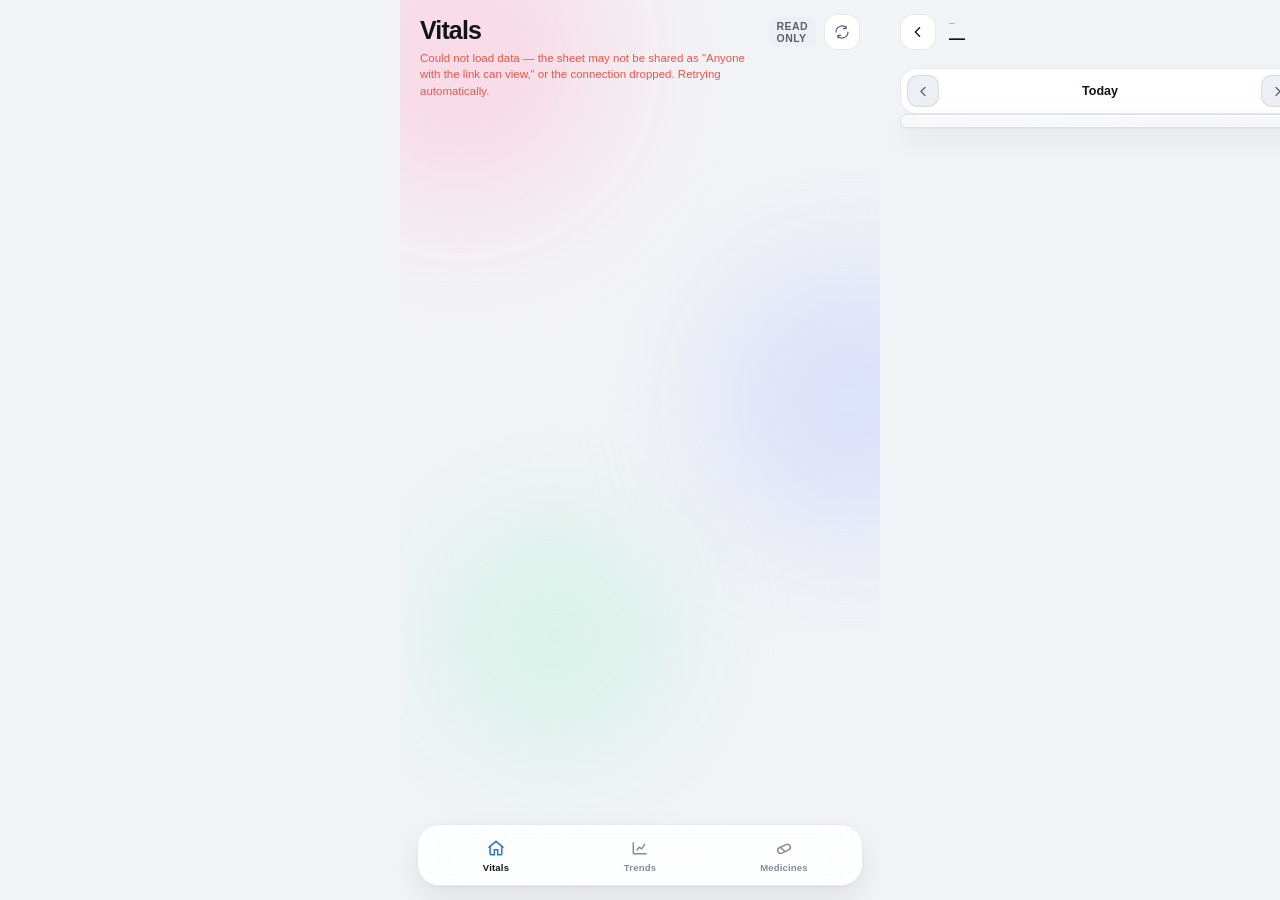
==== dashboard.html @ 695029ef "Replace tile glare with pastel ambient glow; Home grid fills screen exactly Remove the diagonal shee" ====
<!doctype html>
<html lang="en">
<head>
<meta charset="UTF-8">
<meta name="viewport" content="width=device-width, initial-scale=1, viewport-fit=cover">
<title>Vitals — Dashboard</title>
<meta name="description" content="A read-only view of Vitals health data. Nothing on this page can be edited.">
<meta name="robots" content="noindex, nofollow">
<meta http-equiv="Content-Security-Policy" content="default-src 'self'; script-src 'self'; style-src 'self' 'unsafe-inline' https://fonts.googleapis.com; font-src https://fonts.gstatic.com; img-src 'self' data:; connect-src 'self' https://docs.google.com; base-uri 'self'; form-action 'self'; object-src 'none';">
<link rel="preconnect" href="https://fonts.googleapis.com">
<link rel="preconnect" href="https://fonts.gstatic.com" crossorigin>
<link href="https://fonts.googleapis.com/css2?family=Manrope:wght@400;500;600;700;800&family=IBM+Plex+Mono:wght@400;500;600&display=swap" rel="stylesheet">
<!-- Same stylesheet the app itself uses — every class below (.card, .tabbar,
     .detail, .dose-row, …) is already styled there, so this page renders
     pixel-for-pixel like the app's own screens, light/dark theme included. -->
<link rel="stylesheet" href="styles.css?v=13">
<style>
  /* The one thing this page needs that the app doesn't. */
  .readonly-badge{
    font-size:10.5px;font-weight:700;letter-spacing:0.04em;text-transform:uppercase;
    padding:3px 8px;border-radius:7px;background:var(--surface-2);color:var(--text-dim);
    align-self:center;
  }
  .dash-status{
    font-size:11.5px;color:var(--text-dim);margin:5px 0 0;line-height:1.45;
  }
  #dash-status.err{color:var(--danger);}
</style>
</head>
<body>

<div class="phone">

  <div class="bloom-layer" aria-hidden="true">
    <div class="bloom bloom-a"></div>
    <div class="bloom bloom-b"></div>
    <div class="bloom bloom-c"></div>
  </div>

  <!-- ============ HEADER ============ -->
  <div class="app-header">
    <div class="header-row">
      <div>
        <p class="greeting">Vitals</p>
        <p class="dash-status" id="dash-status">Loading…</p>
      </div>
      <div style="display:flex;gap:8px;align-items:center;">
        <span class="readonly-badge">Read only</span>
        <button class="theme-toggle" id="refresh-btn" aria-label="Refresh now">
          <svg viewBox="0 0 24 24" width="16" height="16" fill="none" stroke="currentColor" stroke-width="1.8" stroke-linecap="round" stroke-linejoin="round"><path d="M3 12a9 9 0 0 1 15.3-6.4M21 12a9 9 0 0 1-15.3 6.4"/><path d="M18 3v4h-4M6 21v-4h4"/></svg>
        </button>
      </div>
    </div>
  </div>

  <main>
    <!-- ============ HOME PANEL — tap any card to see its full detail ============ -->
    <section class="panel active" id="panel-home">
      <div class="grid" id="home-grid"><!-- cards rendered by dashboard.js --></div>
    </section>

    <!-- ============ TRENDS PANEL ============ -->
    <section class="panel" id="panel-trends">
      <div class="section-title" style="margin-top:4px;">
        Trends
        <span class="link" id="trend-range-toggle">Last 7 days</span>
      </div>
      <div id="trend-cards"><!-- rendered by dashboard.js --></div>
    </section>

    <!-- ============ MEDICINES PANEL ============ -->
    <section class="panel" id="panel-medicines">
      <div class="section-title" style="margin-top:4px;">Today</div>
      <div class="trend-card glass-card" id="medicines-today-list" style="padding:4px 16px;">
        <p class="empty-hint">No medicines scheduled for today.</p>
      </div>

      <div class="section-title">
        <button class="collapsible-toggle-inline" id="medicines-list-toggle" aria-expanded="false" aria-controls="medicines-list" type="button">
          All medicines
          <svg class="chevron" id="medicines-list-chevron" viewBox="0 0 24 24" width="16" height="16" fill="none" stroke="currentColor" stroke-width="2"><path d="M9 6l6 6-6 6"/></svg>
        </button>
      </div>
      <div class="trend-card glass-card collapsed" id="medicines-list" style="padding:4px 16px;">
        <p class="empty-hint">No medicines yet.</p>
      </div>
    </section>
  </main>

  <!-- ============ TAB BAR ============ -->
  <div class="tabbar">
    <div class="tabbar-inner">
      <button class="tab active" data-tab="home">
        <svg viewBox="0 0 24 24" fill="none" stroke="currentColor" stroke-width="1.8"><path d="M3 11.5 12 4l9 7.5"/><path d="M5 10v9a1 1 0 0 0 1 1h4v-6h4v6h4a1 1 0 0 0 1-1v-9"/></svg>
        Vitals
      </button>
      <button class="tab" data-tab="trends">
        <svg viewBox="0 0 24 24" fill="none" stroke="currentColor" stroke-width="1.8"><path d="M4 19V5M4 19h16M8 15l3-4 3 2 4-6"/></svg>
        Trends
      </button>
      <button class="tab" data-tab="medicines">
        <svg viewBox="0 0 24 24" fill="none" stroke="currentColor" stroke-width="1.8" stroke-linecap="round" stroke-linejoin="round"><rect x="4" y="9.5" width="16" height="7" rx="3.5" transform="rotate(-25 12 13)"/><path d="M9.3 10.3l2.2 5.6" transform="rotate(-25 12 13)"/></svg>
        Medicines
      </button>
    </div>
  </div>

  <!-- ============ DETAIL DRILL-DOWN (read-only — no edit/delete) ============ -->
  <div class="detail" id="detail">
    <div class="detail-header">
      <div class="detail-back" id="detail-back">
        <svg viewBox="0 0 24 24" width="16" height="16" fill="none" stroke="currentColor" stroke-width="2"><path d="M15 5l-7 7 7 7"/></svg>
      </div>
      <div class="detail-titles">
        <div class="cat" id="detail-cat">—</div>
        <div class="val" id="detail-val">—</div>
      </div>
    </div>
    <div class="detail-daynav">
      <button class="daynav-btn" id="detail-prev-day" aria-label="Previous day">
        <svg viewBox="0 0 24 24" width="15" height="15" fill="none" stroke="currentColor" stroke-width="2.2"><path d="M15 5l-7 7 7 7"/></svg>
      </button>
      <div class="daynav-label" id="detail-day-label">Today</div>
      <button class="daynav-btn" id="detail-next-day" aria-label="Next day">
        <svg viewBox="0 0 24 24" width="15" height="15" fill="none" stroke="currentColor" stroke-width="2.2"><path d="M9 5l7 7-7 7"/></svg>
      </button>
      <button class="daynav-btn daynav-cal" id="detail-calendar-btn" aria-label="Jump to a date">
        <svg viewBox="0 0 24 24" width="16" height="16" fill="none" stroke="currentColor" stroke-width="1.8"><rect x="3.5" y="5" width="17" height="16" rx="3"/><path d="M3.5 9.5h17M8 3v4M16 3v4"/></svg>
      </button>
      <input type="date" class="daynav-date-hidden" id="detail-date-input" aria-label="Jump to date">
    </div>
    <div class="detail-body-wrap">
      <div class="detail-chart-card" id="detail-chart-card">
        <svg viewBox="0 0 300 120" preserveAspectRatio="none" id="detail-chart"></svg>
      </div>
      <p class="detail-list-title" id="detail-list-title">Today's entries</p>
      <div id="detail-entries"></div>
    </div>
  </div>

  <!-- ============ MEDICINE HISTORY (day-by-day, read-only) ============ -->
  <div class="detail" id="medicine-history">
    <div class="detail-header">
      <div class="detail-back" id="medicine-history-back">
        <svg viewBox="0 0 24 24" width="16" height="16" fill="none" stroke="currentColor" stroke-width="2"><path d="M15 5l-7 7 7 7"/></svg>
      </div>
      <div class="detail-titles">
        <div class="cat" id="medicine-history-name">—</div>
        <div class="val" id="medicine-history-dose">—</div>
      </div>
    </div>
    <div class="detail-daynav">
      <button class="daynav-btn" id="medicine-history-prev-day" aria-label="Previous day">
        <svg viewBox="0 0 24 24" width="15" height="15" fill="none" stroke="currentColor" stroke-width="2.2"><path d="M15 5l-7 7 7 7"/></svg>
      </button>
      <div class="daynav-label" id="medicine-history-day-label">Today</div>
      <button class="daynav-btn" id="medicine-history-next-day" aria-label="Next day">
        <svg viewBox="0 0 24 24" width="15" height="15" fill="none" stroke="currentColor" stroke-width="2.2"><path d="M9 5l7 7-7 7"/></svg>
      </button>
      <button class="daynav-btn daynav-cal" id="medicine-history-calendar-btn" aria-label="Jump to a date">
        <svg viewBox="0 0 24 24" width="16" height="16" fill="none" stroke="currentColor" stroke-width="1.8"><rect x="3.5" y="5" width="17" height="16" rx="3"/><path d="M3.5 9.5h17M8 3v4M16 3v4"/></svg>
      </button>
      <input type="date" class="daynav-date-hidden" id="medicine-history-date-input" aria-label="Jump to date">
    </div>
    <div class="detail-body-wrap">
      <div class="trend-card" id="medicine-history-status-card" style="padding:6px 16px;"></div>
    </div>
  </div>

</div>

<script src="dashboard.js?v=6"></script>
</body>
</html>
---- styles.css ----
/* =========================================================================
   Vitals — styles.css
   Dark-first. Near-black ground, charcoal cards, jewel-toned parameter
   colours. Words are set in Manrope; every number, unit and timestamp is
   set in IBM Plex Mono, because lab reports and bedside monitors set
   readings in mono and a health log reads better borrowing that.

   Theme structure (three viewer states, not two):
     :root                       -> DARK. The app's primary identity, and
                                    what an unstamped document gets.
     @media (prefers-color-scheme: light) :root:not([data-theme="dark"])
                                 -> light, when Appearance is on Auto and
                                    the phone itself is light.
     :root[data-theme="light"]   -> light, chosen explicitly in Settings.
   Settings writes data-theme="light"/"dark", or removes it for Auto.
   ========================================================================= */

:root{
  --font-display:'Manrope',-apple-system,BlinkMacSystemFont,'Segoe UI',sans-serif;
  --font-body:'Manrope',-apple-system,BlinkMacSystemFont,'Segoe UI',sans-serif;
  --font-mono:'IBM Plex Mono',ui-monospace,SFMono-Regular,Menlo,monospace;

  /* ground */
  --bg:#0A0B0F;
  --surface:#15171F;
  --surface-2:#1D202A;
  --text:#F2F3F7;
  --text-dim:#878CA0;
  --text-dim-2:#5E637A;
  --hairline:rgba(255,255,255,0.075);
  --hairline-2:rgba(255,255,255,0.13);
  --shadow:0 1px 2px rgba(0,0,0,.45), 0 14px 34px rgba(0,0,0,.5);
  --glass:rgba(24,27,36,.86);
  --glass-edge:rgba(255,255,255,0.10);
  --glass-sheen:rgba(255,255,255,0.05);

  /* Real frosted-glass tiles/cards — much more translucent than the tab
     bar's --glass above, because tiles need to show the ambient colour
     wash (--bloom below) behind them, not just blur a flat ground. */
  --tile-glass:rgba(255,255,255,0.075);
  --tile-glass-2:rgba(255,255,255,0.03);
  --tile-glass-edge:rgba(255,255,255,0.20);
  --tile-glass-sheen:rgba(255,255,255,0.16);
  --tile-blur:28px;

  /* semantic */
  --danger:#E4574C;
  --success:#34C3A6;

  /* parameter jewel tones */
  --blue:#4E8FF5;
  --yellow:#E5A83C;
  --red:#E4574C;
  --green:#3FBF7F;
  --orange:#E08348;
  --purple:#9D7BEA;
  --pink:#E2739B;
  --teal:#34C3A6;
  --white:#C9D2E4;

  /* white/moonstone needs no halo on a dark ground */
  --white-halo:rgba(0,0,0,0);
  --white-ink:#12141B;
}

@media (prefers-color-scheme: light){
  :root:not([data-theme="dark"]){
    --bg:#F2F3F6;
    --surface:#FFFFFF;
    --surface-2:#EDEFF4;
    --text:#12141B;
    --text-dim:#5A6070;
    --text-dim-2:#858B9C;
    --hairline:rgba(10,12,20,0.09);
    --hairline-2:rgba(10,12,20,0.16);
    --shadow:0 1px 2px rgba(10,12,20,.05), 0 12px 30px rgba(10,12,20,.08);
    --glass:rgba(255,255,255,.86);
    --glass-edge:rgba(10,12,20,0.08);
    --glass-sheen:rgba(255,255,255,0.6);
    --tile-glass:rgba(255,255,255,0.5);
    --tile-glass-2:rgba(255,255,255,0.3);
    --tile-glass-edge:rgba(10,12,20,0.1);
    --tile-glass-sheen:rgba(255,255,255,0.75);

    --blue:#2F72D8;
    --yellow:#B7801C;
    --red:#CE3F35;
    --green:#1F9A5E;
    --orange:#C4661F;
    --purple:#7A55D0;
    --pink:#C74E7B;
    --teal:#12977C;
    --white:#FFFFFF;

    /* on a white card a white mark would vanish — give it a ring */
    --white-halo:rgba(18,20,27,0.42);
  }
}
:root[data-theme="light"]{
  --bg:#F2F3F6;
  --surface:#FFFFFF;
  --surface-2:#EDEFF4;
  --text:#12141B;
  --text-dim:#5A6070;
  --text-dim-2:#858B9C;
  --hairline:rgba(10,12,20,0.09);
  --hairline-2:rgba(10,12,20,0.16);
  --shadow:0 1px 2px rgba(10,12,20,.05), 0 12px 30px rgba(10,12,20,.08);
  --glass:rgba(255,255,255,.86);
  --glass-edge:rgba(10,12,20,0.08);
  --glass-sheen:rgba(255,255,255,0.6);
  --tile-glass:rgba(255,255,255,0.5);
  --tile-glass-2:rgba(255,255,255,0.3);
  --tile-glass-edge:rgba(10,12,20,0.1);
  --tile-glass-sheen:rgba(255,255,255,0.75);

  --blue:#2F72D8;
  --yellow:#B7801C;
  --red:#CE3F35;
  --green:#1F9A5E;
  --orange:#C4661F;
  --purple:#7A55D0;
  --pink:#C74E7B;
  --teal:#12977C;
  --white:#FFFFFF;

  --white-halo:rgba(18,20,27,0.42);
}

*{box-sizing:border-box;-webkit-tap-highlight-color:transparent;}
html,body{margin:0;padding:0;}
body{
  background:var(--bg);
  color:var(--text);
  font-family:var(--font-body);
  -webkit-font-smoothing:antialiased;
  display:flex;
  justify-content:center;
  min-height:100vh;
  min-height:100dvh;
}
@media (prefers-reduced-motion: reduce){
  *{animation-duration:0.001ms !important; transition-duration:0.001ms !important;}
}
:focus-visible{outline:2px solid var(--blue);outline-offset:2px;border-radius:8px;}
button{font-family:inherit;color:inherit;}

.phone{
  width:100%;
  max-width:480px;
  height:100vh;
  height:100dvh;
  overflow:hidden; /* app-shell: header + tabbar stay put, main scrolls internally
                       so the Home grid below can fill it exactly with no page scroll */
  background:var(--bg);
  position:relative;
  isolation:isolate; /* scopes .bloom-layer's negative z-index to this box */
  display:flex;
  flex-direction:column;
}

/* Ambient colour wash behind every glass surface — the whole trick behind
   convincing glassmorphism: without something behind it, a frosted panel
   is just a dim grey box. Negative z-index + .phone's isolation above keeps
   this behind all real content without needing to touch every element's
   own z-index. Drifts slowly; off entirely under reduced motion. */
.bloom-layer{position:absolute;inset:0;overflow:hidden;pointer-events:none;z-index:-1;}
/* Independent free-floating pastel blobs: each drifts its own slow path AND
   sweeps a hue-rotate through the full spectrum, so a single flat pastel
   base color reads as a continuously, gently "morphing" glow — a lava-lamp
   wash rather than a fixed-color splash. transform and filter are separate
   properties so the two animations run concurrently without conflict. */
.bloom{position:absolute;border-radius:50%;filter:blur(60px) hue-rotate(0deg);will-change:transform,filter;}
.bloom-a{width:300px;height:300px;top:-90px;left:-90px;background:#FFC2D8;opacity:.34;animation:bloomA 26s ease-in-out infinite alternate,hueDriftA 34s linear infinite;}
.bloom-b{width:280px;height:280px;top:260px;right:-110px;background:#C6D0FF;opacity:.30;animation:bloomB 31s ease-in-out infinite alternate,hueDriftB 41s linear infinite;}
.bloom-c{width:250px;height:250px;bottom:140px;left:6%;background:#BFF3DD;opacity:.26;animation:bloomC 36s ease-in-out infinite alternate,hueDriftC 47s linear infinite;}
@keyframes bloomA{0%{transform:translate(0,0) scale(1);}100%{transform:translate(20px,16px) scale(1.12);}}
@keyframes bloomB{0%{transform:translate(0,0) scale(1);}100%{transform:translate(-16px,-14px) scale(0.92);}}
@keyframes bloomC{0%{transform:translate(0,0) scale(1);}100%{transform:translate(14px,-18px) scale(1.08);}}
@keyframes hueDriftA{0%{filter:blur(60px) hue-rotate(0deg);}100%{filter:blur(60px) hue-rotate(360deg);}}
@keyframes hueDriftB{0%{filter:blur(60px) hue-rotate(90deg);}100%{filter:blur(60px) hue-rotate(450deg);}}
@keyframes hueDriftC{0%{filter:blur(60px) hue-rotate(200deg);}100%{filter:blur(60px) hue-rotate(560deg);}}
@media (prefers-color-scheme: light){ :root:not([data-theme="dark"]) .bloom{opacity:.5;} }
:root[data-theme="light"] .bloom{opacity:.5;}
@media (prefers-reduced-motion: reduce){ .bloom{animation:none !important;} }

/* =========================================================================
   LOCK SCREEN
   ========================================================================= */
.lock{
  position:fixed;inset:0;z-index:200;background:var(--bg);
  display:flex;flex-direction:column;align-items:center;justify-content:center;
  padding:30px 24px calc(30px + env(safe-area-inset-bottom));
  max-width:480px;margin:0 auto;
}
.lock::before{
  content:"";position:absolute;top:12%;left:50%;transform:translateX(-50%);
  width:min(78vw,300px);height:min(78vw,300px);border-radius:50%;pointer-events:none;
  background:radial-gradient(circle,color-mix(in srgb,var(--blue) 17%,transparent) 0%,transparent 70%);
}
.lock.hidden{display:none;}
.lock-icon{
  width:60px;height:60px;border-radius:20px;position:relative;
  background:linear-gradient(150deg,var(--surface-2),var(--surface));
  border:1px solid var(--hairline-2);
  display:flex;align-items:center;justify-content:center;color:var(--blue);
}
.lock-title{
  font-family:var(--font-display);font-size:22px;font-weight:800;letter-spacing:-.03em;
  margin:18px 0 0;position:relative;
}
.lock-sub{
  font-size:13px;color:var(--text-dim-2);margin:7px 0 0;position:relative;text-align:center;
}
.dots{display:flex;gap:14px;margin-top:28px;position:relative;}
.dot{
  width:11px;height:11px;border-radius:50%;
  border:1.5px solid var(--hairline-2);transition:background .15s ease,border-color .15s ease;
}
.dot.filled{background:var(--blue);border-color:var(--blue);}
.dot.err{background:var(--danger);border-color:var(--danger);}
.keypad{
  display:grid;grid-template-columns:repeat(3,1fr);gap:13px;margin-top:34px;
  width:100%;max-width:250px;position:relative;
}
.key{
  height:60px;border-radius:20px;border:1px solid var(--hairline);
  background:var(--surface);color:var(--text);
  font-family:var(--font-mono);font-size:21px;font-weight:400;
  display:flex;align-items:center;justify-content:center;cursor:pointer;
  transition:transform .08s ease,background .12s ease;
}
.key:active{transform:scale(.95);background:var(--surface-2);}
.key-ghost{background:transparent;border-color:transparent;color:var(--text-dim);}

/* =========================================================================
   HEADER
   ========================================================================= */
.app-header{padding:calc(14px + env(safe-area-inset-top)) 20px 6px;flex-shrink:0;}
.header-row{display:flex;align-items:flex-start;justify-content:space-between;gap:12px;}
.date{
  font-family:var(--font-mono);font-size:9.5px;font-weight:500;letter-spacing:.15em;
  text-transform:uppercase;color:var(--text-dim-2);margin:0;
}
.greeting{
  font-family:var(--font-display);font-size:25px;font-weight:800;letter-spacing:-.035em;
  margin:3px 0 0;line-height:1.1;
}
.theme-toggle{
  width:36px;height:36px;border-radius:13px;flex-shrink:0;
  background:var(--surface);border:1px solid var(--hairline);color:var(--text-dim);
  display:flex;align-items:center;justify-content:center;cursor:pointer;
  transition:transform .08s ease;
}
.theme-toggle:active{transform:scale(.93);}

main{flex:1;min-height:0;overflow-y:auto;padding:0 20px calc(104px + env(safe-area-inset-bottom));}

/* Home is the one panel that fills the screen exactly rather than scrolling —
   every other panel keeps normal document flow inside main's own scroll. */
#panel-home.active{display:flex;flex-direction:column;height:100%;}
#panel-home.active > .grid-wrap{flex:1;min-height:0;display:flex;flex-direction:column;}
/* Home never needs to scroll -- it's sized to exactly fill main -- so make
   sure it never grows a scrollbar. Without this, a scrollbar reserves a few
   pixels of width from main, which then throws off the grid's own right
   edge and confuses the gap-fill measurement in app.js. */
main:has(> #panel-home.active){overflow:hidden;}

.section-title{
  display:flex;align-items:center;justify-content:space-between;gap:10px;
  font-family:var(--font-mono);font-size:9.5px;font-weight:500;letter-spacing:.15em;
  text-transform:uppercase;color:var(--text-dim-2);
  margin:26px 0 11px;
}
.section-title span.link{
  font-family:var(--font-body);font-weight:700;font-size:12.5px;letter-spacing:0;
  text-transform:none;color:var(--blue);cursor:pointer;
}

/* =========================================================================
   HOME — bifurcated parameter tiles, two per row.
   Top half logs a reading, bottom half opens that parameter's history.
   ========================================================================= */
.grid{
  display:grid;grid-template-columns:1fr 1fr;grid-auto-rows:1fr;grid-auto-flow:row dense;
  gap:10px;margin-top:40px;touch-action:pan-y;flex:1;min-height:0;
}
.card{
  position:relative;isolation:isolate;overflow:hidden;border-radius:18px;min-height:0;
  background:linear-gradient(155deg,var(--tile-glass),var(--tile-glass-2));
  -webkit-backdrop-filter:blur(var(--tile-blur)) saturate(180%);
  backdrop-filter:blur(var(--tile-blur)) saturate(180%);
  border:1px solid var(--tile-glass-edge);display:flex;flex-direction:column;
  box-shadow:var(--shadow), inset 0 1.5px 0 var(--tile-glass-sheen);
  transition:transform .16s cubic-bezier(.2,.9,.3,1), box-shadow .16s ease;
}
.card[data-size="full"],.card[data-size="full-tall"]{grid-column:1 / -1;}
.card[data-size="tall"],.card[data-size="full-tall"]{grid-row:span 2;}
@keyframes sheenSweep{0%,72%{background-position:-160% -160%;}92%,100%{background-position:60% 60%;}}
/* Tiles settle in on the very first Home render only (see homeGridAnimated
   in app.js) — a one-time flourish, not replayed on every data refresh. */
@keyframes tileIn{from{opacity:0;transform:translateY(10px) scale(.95);}to{opacity:1;transform:none;}}
.card.tile-in{animation:tileIn .5s cubic-bezier(.2,.9,.3,1) backwards;}
@media (prefers-reduced-motion: reduce){ .card.tile-in{animation:none;} }
.card-top{
  height:44px;flex-shrink:0;width:100%;border:none;cursor:pointer;
  display:flex;align-items:center;justify-content:space-between;padding:0 12px;
  position:relative;z-index:2;transition:filter .12s ease;
  border-bottom:1px solid var(--hairline);
}
.card-top:active{filter:brightness(1.25);}
.card-icon{display:flex;align-items:center;}
.card-icon svg{width:18px;height:18px;}
.card-plus{
  width:25px;height:25px;border-radius:9px;flex-shrink:0;
  display:flex;align-items:center;justify-content:center;
  font-family:var(--font-body);font-size:17px;font-weight:700;line-height:1;
  color:var(--bg);
}
.card-bottom{
  position:relative;z-index:2;
  flex:1;width:100%;border:none;background:transparent;cursor:pointer;
  padding:10px 12px 11px;text-align:left;
  display:flex;flex-direction:column;transition:background .12s ease;
}
.card-bottom:active{background:var(--surface-2);}
.card-label{font-size:11px;font-weight:650;color:var(--text-dim);letter-spacing:-.005em;}
.card-value{
  font-family:var(--font-mono);font-variant-numeric:tabular-nums;
  font-size:23px;font-weight:500;letter-spacing:-.04em;line-height:1.15;
  margin-top:3px;color:var(--text);
}
.card[data-size="full"] .card-value{font-size:29px;}
.card[data-size="tall"] .card-value,.card[data-size="full-tall"] .card-value{font-size:34px;}
.card-value small{font-size:10px;color:var(--text-dim-2);margin-left:3px;letter-spacing:0;}
.card-time{
  font-family:var(--font-mono);font-size:8.5px;letter-spacing:.07em;text-transform:uppercase;
  color:var(--text-dim-2);margin-top:auto;padding-top:6px;
}

/* per-parameter tinting of the logging half, plus a soft glow of the same
   colour under the whole tile — "backlit glass" rather than a flat shadow. */
.card.blue   .card-top{background:linear-gradient(150deg,color-mix(in srgb,var(--blue) 46%,transparent),color-mix(in srgb,var(--blue) 14%,transparent));border-bottom-color:color-mix(in srgb,var(--blue) 26%,transparent);}
.card.blue   .card-icon{color:var(--blue);}
.card.blue   .card-plus{background:var(--blue);}
.card.blue{box-shadow:var(--shadow), inset 0 1.5px 0 var(--tile-glass-sheen), 0 10px 24px -10px color-mix(in srgb,var(--blue) 55%,transparent);}
.card.yellow .card-top{background:linear-gradient(150deg,color-mix(in srgb,var(--yellow) 46%,transparent),color-mix(in srgb,var(--yellow) 14%,transparent));border-bottom-color:color-mix(in srgb,var(--yellow) 26%,transparent);}
.card.yellow .card-icon{color:var(--yellow);}
.card.yellow .card-plus{background:var(--yellow);}
.card.yellow{box-shadow:var(--shadow), inset 0 1.5px 0 var(--tile-glass-sheen), 0 10px 24px -10px color-mix(in srgb,var(--yellow) 55%,transparent);}
.card.red    .card-top{background:linear-gradient(150deg,color-mix(in srgb,var(--red) 46%,transparent),color-mix(in srgb,var(--red) 14%,transparent));border-bottom-color:color-mix(in srgb,var(--red) 26%,transparent);}
.card.red    .card-icon{color:var(--red);}
.card.red    .card-plus{background:var(--red);}
.card.red{box-shadow:var(--shadow), inset 0 1.5px 0 var(--tile-glass-sheen), 0 10px 24px -10px color-mix(in srgb,var(--red) 55%,transparent);}
.card.green  .card-top{background:linear-gradient(150deg,color-mix(in srgb,var(--green) 46%,transparent),color-mix(in srgb,var(--green) 14%,transparent));border-bottom-color:color-mix(in srgb,var(--green) 26%,transparent);}
.card.green  .card-icon{color:var(--green);}
.card.green  .card-plus{background:var(--green);}
.card.green{box-shadow:var(--shadow), inset 0 1.5px 0 var(--tile-glass-sheen), 0 10px 24px -10px color-mix(in srgb,var(--green) 55%,transparent);}
.card.orange .card-top{background:linear-gradient(150deg,color-mix(in srgb,var(--orange) 46%,transparent),color-mix(in srgb,var(--orange) 14%,transparent));border-bottom-color:color-mix(in srgb,var(--orange) 26%,transparent);}
.card.orange .card-icon{color:var(--orange);}
.card.orange .card-plus{background:var(--orange);}
.card.orange{box-shadow:var(--shadow), inset 0 1.5px 0 var(--tile-glass-sheen), 0 10px 24px -10px color-mix(in srgb,var(--orange) 55%,transparent);}
.card.purple .card-top{background:linear-gradient(150deg,color-mix(in srgb,var(--purple) 46%,transparent),color-mix(in srgb,var(--purple) 14%,transparent));border-bottom-color:color-mix(in srgb,var(--purple) 26%,transparent);}
.card.purple .card-icon{color:var(--purple);}
.card.purple .card-plus{background:var(--purple);}
.card.purple{box-shadow:var(--shadow), inset 0 1.5px 0 var(--tile-glass-sheen), 0 10px 24px -10px color-mix(in srgb,var(--purple) 55%,transparent);}
.card.pink   .card-top{background:linear-gradient(150deg,color-mix(in srgb,var(--pink) 46%,transparent),color-mix(in srgb,var(--pink) 14%,transparent));border-bottom-color:color-mix(in srgb,var(--pink) 26%,transparent);}
.card.pink   .card-icon{color:var(--pink);}
.card.pink   .card-plus{background:var(--pink);}
.card.pink{box-shadow:var(--shadow), inset 0 1.5px 0 var(--tile-glass-sheen), 0 10px 24px -10px color-mix(in srgb,var(--pink) 55%,transparent);}
.card.teal   .card-top{background:linear-gradient(150deg,color-mix(in srgb,var(--teal) 46%,transparent),color-mix(in srgb,var(--teal) 14%,transparent));border-bottom-color:color-mix(in srgb,var(--teal) 26%,transparent);}
.card.teal   .card-icon{color:var(--teal);}
.card.teal   .card-plus{background:var(--teal);}
.card.teal{box-shadow:var(--shadow), inset 0 1.5px 0 var(--tile-glass-sheen), 0 10px 24px -10px color-mix(in srgb,var(--teal) 55%,transparent);}
.card.white  .card-top{background:linear-gradient(150deg,color-mix(in srgb,var(--white) 40%,transparent),color-mix(in srgb,var(--white) 12%,transparent));border-bottom-color:color-mix(in srgb,var(--white) 24%,transparent);}
.card.white  .card-icon{color:var(--white-ink);}
.card.white  .card-plus{background:var(--white);color:var(--white-ink);}
.card.white{box-shadow:var(--shadow), inset 0 1.5px 0 var(--tile-glass-sheen), 0 10px 24px -10px color-mix(in srgb,var(--white) 45%,transparent);}

/* ---- Edit mode: long-press any Home tile to move or resize it ---- */
.grid-wrap{position:relative;}
.home-done-btn{
  /* Anchored inside grid-wrap's own box (not above it) — main now scrolls
     internally (overflow-y:auto) so anything positioned outside its
     ancestor's bounds would get clipped and silently stop receiving taps. */
  position:absolute;top:4px;right:4px;z-index:5;padding:7px 16px;border-radius:99px;
  background:var(--blue);color:#fff;font-family:var(--font-body);font-size:12px;font-weight:750;
  border:none;cursor:pointer;box-shadow:0 8px 20px -6px color-mix(in srgb,var(--blue) 60%,transparent);
  opacity:0;pointer-events:none;transform:translateY(-6px);transition:opacity .18s ease,transform .18s ease;
}
.home-done-btn.show{opacity:1;pointer-events:auto;transform:none;}
@keyframes wiggleA{0%,100%{transform:rotate(-1deg);}50%{transform:rotate(1deg);}}
@keyframes wiggleB{0%,100%{transform:rotate(1deg);}50%{transform:rotate(-1deg);}}
.grid.edit-mode .card:not(.dragging){animation:wiggleA .24s ease-in-out infinite;}
.grid.edit-mode .card:not(.dragging):nth-child(even){animation-name:wiggleB;animation-delay:-.12s;}
@media (prefers-reduced-motion: reduce){ .grid.edit-mode .card{animation:none;} }
.card.dragging{z-index:20;box-shadow:0 26px 50px -12px rgba(0,0,0,.5);cursor:grabbing;}
.edit-resize{
  position:absolute;top:6px;right:6px;z-index:3;width:22px;height:22px;border-radius:50%;
  background:rgba(8,9,13,.55);-webkit-backdrop-filter:blur(6px);backdrop-filter:blur(6px);
  border:1px solid rgba(255,255,255,.22);display:flex;align-items:center;justify-content:center;
  color:#fff;cursor:pointer;opacity:0;transform:scale(.7);pointer-events:none;
  transition:opacity .15s ease,transform .15s ease;
}
/* Invisible outside edit mode — without this it silently sits on top of
   the card-top "+" button and would steal its taps even when hidden. */
.grid.edit-mode .edit-resize{opacity:1;transform:scale(1);pointer-events:auto;}
.edit-resize svg{width:11px;height:11px;}

/* A white mark disappears on a white card in light mode; these give it an
   outline. Both are no-ops in dark mode, where --white-halo is transparent. */
.tone-white-line{filter:drop-shadow(0 0 .6px var(--white-halo)) drop-shadow(0 0 .6px var(--white-halo));}
.tone-white-fill{box-shadow:inset 0 0 0 1.5px var(--white-halo);}

/* =========================================================================
   TRENDS
   ========================================================================= */
.trend-card{
  position:relative;isolation:isolate;overflow:hidden;
  padding:15px 16px 10px;border-radius:20px;
  background:linear-gradient(155deg,var(--tile-glass),var(--tile-glass-2));
  -webkit-backdrop-filter:blur(var(--tile-blur)) saturate(180%);
  backdrop-filter:blur(var(--tile-blur)) saturate(180%);
  border:1px solid var(--tile-glass-edge);margin-bottom:11px;
  box-shadow:var(--shadow), inset 0 1.5px 0 var(--tile-glass-sheen);
}
.trend-card::after{
  content:'';position:absolute;inset:0;z-index:0;pointer-events:none;overflow:hidden;border-radius:inherit;
  background:linear-gradient(75deg,transparent 40%,var(--tile-glass-sheen) 48%,rgba(255,255,255,.22) 50%,var(--tile-glass-sheen) 52%,transparent 60%);
  background-size:260% 260%;background-position:-160% -160%;
  animation:sheenSweep 11s cubic-bezier(.3,.1,.2,1) infinite;
}
@media (prefers-reduced-motion: reduce){ .trend-card::after{animation:none;} }
.trend-card > *{position:relative;z-index:1;}
.trend-card[data-open-chart]{cursor:pointer;transition:transform .1s ease;}
.trend-card[data-open-chart]:active{transform:scale(.985);}
.trend-head{display:flex;align-items:center;justify-content:space-between;gap:10px;}
.trend-name{
  display:flex;align-items:center;gap:8px;
  font-family:var(--font-display);font-size:12.5px;font-weight:700;letter-spacing:-.01em;
}
.trend-range{font-family:var(--font-mono);font-size:9.5px;letter-spacing:.06em;text-transform:uppercase;color:var(--text-dim-2);}
.trend-current{
  font-family:var(--font-mono);font-variant-numeric:tabular-nums;
  font-size:24px;font-weight:500;letter-spacing:-.035em;margin-top:9px;
}
.trend-chart{display:block;width:100%;height:126px;margin-top:8px;overflow:visible;}
.trend-chart .time-label{font-family:var(--font-mono);font-size:9px;fill:var(--text-dim-2);}
.trend-chart .point-label{
  font-family:var(--font-mono);font-size:9.5px;fill:var(--text-dim);font-variant-numeric:tabular-nums;
}

/* Legend for the two parameters that plot more than one line (BP:
   systolic+diastolic; sugar: fasting/before/after) — each line is the same
   parameter colour at a different opacity, so the legend dot uses the exact
   same opacity to match what's drawn. */
.chart-legend{display:flex;gap:14px;flex-wrap:wrap;margin-top:6px;}
.chart-legend span{
  display:inline-flex;align-items:center;gap:5px;
  font-family:var(--font-mono);font-size:9.5px;color:var(--text-dim);letter-spacing:.02em;
}
.chart-legend i{width:8px;height:8px;border-radius:50%;flex-shrink:0;}

/* Movement against the previous period. Deliberately neutral: the arrow
   takes the parameter's own colour and nothing here is green or red,
   because whether a rise is good or bad is a clinical call this app is in
   no position to make. */
.trend-delta{
  display:inline-flex;align-items:center;gap:4px;white-space:nowrap;
  font-family:var(--font-mono);font-size:10px;font-weight:500;
  padding:3px 7px;border-radius:6px;
  color:var(--text-dim);background:var(--surface-2);
}
.trend-delta.flat{color:var(--text-dim-2);}

.empty-hint, .hint-block{
  font-size:12.5px;line-height:1.55;color:var(--text-dim-2);margin:0;padding:14px 0;
}
.hint-block{padding:16px 2px 4px;}

.glass-card{position:relative;overflow:hidden;}
.glass-card::before{
  content:"";position:absolute;inset:0;pointer-events:none;
  background:linear-gradient(180deg,var(--glass-sheen),transparent 55%);
}
.glass-card > *{position:relative;z-index:1;}

/* =========================================================================
   MEDICINES
   ========================================================================= */
.adherence{
  display:flex;align-items:center;gap:16px;margin-top:14px;
  padding:16px 18px;border-radius:22px;
  background:linear-gradient(150deg,color-mix(in srgb,var(--teal) 9%,var(--surface)),var(--surface));
  border:1px solid var(--hairline);box-shadow:var(--shadow);
}
.adherence-ring{width:60px;height:60px;flex-shrink:0;}
.adherence-text{display:flex;flex-direction:column;min-width:0;}
.adherence-text .n{font-family:var(--font-display);font-size:18px;font-weight:750;letter-spacing:-.02em;}
.adherence-text .s{font-size:11.5px;color:var(--text-dim);margin-top:3px;line-height:1.45;}

.alarm-row{
  display:flex;align-items:center;gap:12px;padding:13px 2px;
  border-bottom:1px solid var(--hairline);
}
.alarm-row:last-child{border-bottom:none;}
.alarm-dot{width:8px;height:8px;border-radius:50%;background:var(--teal);flex-shrink:0;}
.alarm-dot.off{background:var(--text-dim-2);opacity:.5;}
.alarm-info{min-width:0;flex:1;cursor:pointer;}
.alarm-label{font-size:13px;font-weight:650;letter-spacing:-.01em;}
.alarm-sub{font-family:var(--font-mono);font-size:10px;color:var(--text-dim-2);margin-top:3px;letter-spacing:.03em;}
.alarm-time{font-family:var(--font-mono);font-size:12px;color:var(--text-dim);}
.alarm-actions{display:flex;align-items:center;gap:8px;}
.alarm-edit{
  background:none;border:none;color:var(--text-dim-2);cursor:pointer;padding:5px;
  display:flex;align-items:center;justify-content:center;border-radius:9px;
}
.alarm-edit:active{background:var(--surface-2);}

.switch{
  width:42px;height:24px;border-radius:13px;background:var(--surface-2);
  border:1px solid var(--hairline);position:relative;flex-shrink:0;cursor:pointer;
  transition:background .16s ease;
}
.switch.on{background:var(--teal);border-color:var(--teal);}
.switch-knob{
  position:absolute;top:2px;left:2px;width:18px;height:18px;border-radius:50%;
  background:#fff;transition:left .16s ease;box-shadow:0 1px 3px rgba(0,0,0,.35);
}
.switch.on .switch-knob{left:21px;}

.dose-time-header{display:flex;align-items:center;gap:10px;margin:18px 0 8px;}
.dose-time-header:first-child{margin-top:6px;}
.dose-time-header span{
  font-family:var(--font-mono);font-size:9.5px;font-weight:500;letter-spacing:.14em;
  text-transform:uppercase;color:var(--text-dim-2);
}
.dose-time-header::after{content:"";flex:1;height:1px;background:var(--hairline);}

.dose-row{
  display:flex;align-items:center;gap:12px;padding:11px 2px;
  border-bottom:1px solid var(--hairline);
}
.dose-row:last-child{border-bottom:none;}
.dose-check{
  width:26px;height:26px;border-radius:9px;flex-shrink:0;cursor:pointer;
  display:flex;align-items:center;justify-content:center;
  background:transparent;border:1.5px solid var(--hairline-2);color:transparent;
  transition:background .14s ease,border-color .14s ease;
}
.dose-check.taken{background:var(--teal);border-color:var(--teal);color:var(--bg);}
.dose-check.skipped{background:var(--text-dim-2);border-color:var(--text-dim-2);color:var(--bg);opacity:.65;}
.dose-check.overdue{border-color:var(--danger);background:color-mix(in srgb,var(--danger) 12%,transparent);}
.dose-skip{
  margin-left:auto;background:transparent;border:1px solid var(--hairline);
  border-radius:10px;padding:6px 11px;cursor:pointer;
  font-family:var(--font-body);font-size:11.5px;font-weight:650;color:var(--text-dim);
}
.dose-skip:active{background:var(--surface-2);}

/* =========================================================================
   SETTINGS — grouped inset lists
   ========================================================================= */
.settings-row{
  display:flex;align-items:center;gap:12px;padding:13px 2px;
  border-bottom:1px solid var(--hairline);
}
.settings-row:last-child{border-bottom:none;}
.settings-info{min-width:0;flex:1;}
.settings-label{
  display:flex;align-items:center;gap:8px;
  font-size:13px;font-weight:650;letter-spacing:-.005em;
}
.settings-sub{font-size:10.5px;color:var(--text-dim-2);margin:3px 0 0;line-height:1.4;}
.select-input{
  background:var(--surface-2);border:1px solid var(--hairline);color:var(--text);
  border-radius:11px;padding:8px 11px;font-family:var(--font-body);font-size:12.5px;
  font-weight:600;cursor:pointer;
}
.mini-btn{
  background:var(--surface-2);border:1px solid var(--hairline);color:var(--text);
  border-radius:11px;padding:8px 13px;font-family:var(--font-body);font-size:12.5px;
  font-weight:650;cursor:pointer;text-decoration:none;white-space:nowrap;
}
.mini-btn:active{background:var(--surface);}
.sync-spinner{
  display:inline-block;width:11px;height:11px;margin-left:7px;border-radius:50%;
  border:1.6px solid var(--hairline-2);border-top-color:var(--blue);
  animation:vitals-spin .7s linear infinite;vertical-align:-1px;
}
@keyframes vitals-spin{to{transform:rotate(360deg);}}

.collapsible-toggle{
  width:100%;display:flex;align-items:center;justify-content:space-between;
  background:transparent;border:none;cursor:pointer;padding:0;
  font-family:var(--font-mono);font-size:9.5px;font-weight:500;letter-spacing:.15em;
  text-transform:uppercase;color:var(--text-dim-2);margin:26px 0 11px;
}
.collapsible-toggle .chevron{transition:transform .2s ease;flex-shrink:0;color:var(--text-dim-2);}
.collapsible-toggle .chevron.rotated{transform:rotate(90deg);}
#tab-colors-list.collapsed{display:none;}
#drive-backup-panel.collapsed{display:none;}
#custom-metrics-list.collapsed{display:none;}
.collapsible-toggle-inline{
  display:flex;align-items:center;gap:7px;background:transparent;border:none;padding:0;
  cursor:pointer;font-family:var(--font-mono);font-size:9.5px;font-weight:500;
  letter-spacing:.15em;text-transform:uppercase;color:var(--text-dim-2);
}
.collapsible-toggle-inline .chevron{transition:transform .2s ease;flex-shrink:0;color:var(--text-dim-2);}
.collapsible-toggle-inline .chevron.rotated{transform:rotate(90deg);}
#medicines-list.collapsed{display:none;}

/* =========================================================================
   TAB BAR — floating, blurred
   ========================================================================= */
.tabbar{
  position:fixed;bottom:calc(14px + env(safe-area-inset-bottom));
  left:50%;transform:translateX(-50%);
  width:min(calc(100% - 34px),446px);z-index:60;
}
.tabbar-inner{
  height:62px;border-radius:22px;background:var(--glass);
  -webkit-backdrop-filter:blur(20px);backdrop-filter:blur(20px);
  border:1px solid var(--glass-edge);box-shadow:var(--shadow);
  display:flex;align-items:center;justify-content:space-around;padding:0 6px;
}
.tab{
  flex:1;display:flex;flex-direction:column;align-items:center;gap:4px;
  background:transparent;border:none;cursor:pointer;padding:6px 0;
  font-family:var(--font-body);font-size:9.5px;font-weight:650;letter-spacing:.02em;
  color:var(--text-dim-2);
}
.tab svg{width:20px;height:20px;}
.tab.active{color:var(--text);}
.tab.active svg{color:var(--blue);}

.panel{display:none;}
.panel.active{display:block;}

/* =========================================================================
   ADD / EDIT SHEET
   ========================================================================= */
.sheet-scrim{
  position:fixed;inset:0;background:rgba(4,5,8,.72);
  -webkit-backdrop-filter:blur(3px);backdrop-filter:blur(3px);
  opacity:0;pointer-events:none;transition:opacity .22s ease;z-index:100;
}
.sheet-scrim.show{opacity:1;pointer-events:auto;}
.sheet{
  position:fixed;left:50%;transform:translateX(-50%) translateY(102%);
  bottom:0;width:100%;max-width:480px;z-index:101;
  background:var(--surface);border:1px solid var(--hairline-2);border-bottom:none;
  border-radius:30px 30px 0 0;
  padding:11px 20px calc(26px + env(safe-area-inset-bottom));
  max-height:92vh;overflow-y:auto;transition:transform .28s cubic-bezier(.2,.9,.3,1);
}
.sheet.show{transform:translateX(-50%) translateY(0);}
.sheet-handle{width:34px;height:4px;border-radius:2px;background:var(--hairline-2);margin:0 auto 15px;}
.sheet-title{font-family:var(--font-display);font-size:19px;font-weight:750;letter-spacing:-.025em;margin:0;}
.sheet-sub{font-family:var(--font-mono);font-size:10.5px;color:var(--text-dim-2);margin:4px 0 0;letter-spacing:.04em;}

.field-label{
  font-family:var(--font-mono);font-size:9.5px;font-weight:500;letter-spacing:.15em;
  text-transform:uppercase;color:var(--text-dim-2);margin:18px 0 8px;
}
.chips{display:flex;flex-wrap:wrap;gap:7px;}
.chip{
  padding:9px 13px;border-radius:12px;border:1px solid var(--hairline);
  background:var(--surface-2);color:var(--text-dim);cursor:pointer;
  font-family:var(--font-body);font-size:12.5px;font-weight:600;
  display:flex;align-items:center;gap:7px;transition:background .12s ease;
}
.chip.selected{
  background:color-mix(in srgb,var(--blue) 18%,transparent);
  border-color:color-mix(in srgb,var(--blue) 50%,transparent);color:var(--text);
}
.color-dot{width:11px;height:11px;border-radius:4px;display:inline-block;flex-shrink:0;}

.tabcolor-row{
  display:flex;flex-direction:column;gap:9px;padding:13px 2px;
  border-bottom:1px solid var(--hairline);
}
.tabcolor-row:last-child{border-bottom:none;}
.tabcolor-row .settings-label{font-size:12.5px;}
.swatch-row{display:flex;flex-wrap:wrap;gap:8px;}
.swatch{
  width:27px;height:27px;border-radius:9px;border:1px solid var(--hairline-2);
  cursor:pointer;padding:0;
}
.swatch.selected{box-shadow:0 0 0 2px var(--bg),0 0 0 4px var(--text);}

.when-row{display:flex;gap:9px;}
.when-row .input-row{flex:1;min-width:0;}
.when-row .time-picker{flex:1;min-width:0;}

/* ---------- time wheel picker ---------- */
.time-picker{position:relative;}
.time-picker-btn{
  width:100%;display:flex;align-items:center;justify-content:space-between;gap:8px;
  background:var(--surface-2);border:1px solid var(--hairline);border-radius:14px;
  padding:13px 14px;cursor:pointer;
  font-family:var(--font-mono);font-size:14px;color:var(--text);
}
.time-picker-btn svg{color:var(--text-dim-2);transition:transform .2s ease;flex-shrink:0;}
.time-picker-btn.open svg{transform:rotate(180deg);}
.time-wheel-panel{
  margin-top:8px;border-radius:16px;background:var(--surface-2);
  border:1px solid var(--hairline);padding:10px;position:relative;
}
.time-wheel-row{display:flex;gap:6px;height:150px;position:relative;}
.time-wheel-col{
  flex:1;overflow-y:auto;scroll-snap-type:y mandatory;scrollbar-width:none;
  text-align:center;position:relative;z-index:2;
}
.time-wheel-col::-webkit-scrollbar{display:none;}
.wheel-item{
  height:38px;line-height:38px;scroll-snap-align:center;cursor:pointer;
  font-family:var(--font-mono);font-size:16px;color:var(--text-dim-2);
  transition:color .12s ease;
}
.wheel-item-center{color:var(--text);font-size:19px;font-weight:500;}
.time-wheel-highlight{
  position:absolute;left:10px;right:10px;top:calc(50% - 19px + 10px);height:38px;
  border-radius:11px;background:var(--surface);border:1px solid var(--hairline-2);
  pointer-events:none;z-index:1;
}
.wheel-done-btn{
  width:100%;margin-top:9px;padding:11px;border-radius:12px;border:none;cursor:pointer;
  background:var(--surface);color:var(--text);border:1px solid var(--hairline);
  font-family:var(--font-body);font-size:13px;font-weight:700;
}
.wheel-done-btn:active{background:var(--bg);}

.input-row{
  display:flex;align-items:center;gap:9px;
  background:var(--surface-2);border:1px solid var(--hairline);border-radius:14px;
  padding:0 14px;
}
.input-row input{
  flex:1;min-width:0;background:transparent;border:none;outline:none;color:var(--text);
  font-family:var(--font-mono);font-size:17px;font-weight:500;padding:13px 0;
  font-variant-numeric:tabular-nums;
}
.input-row .unit{font-family:var(--font-mono);font-size:12px;color:var(--text-dim-2);flex-shrink:0;}
.note-input{
  width:100%;background:var(--surface-2);border:1px solid var(--hairline);
  border-radius:14px;padding:13px 14px;color:var(--text);outline:none;
  font-family:var(--font-body);font-size:13.5px;
}
.note-input::placeholder{color:var(--text-dim-2);}
.import-textarea{min-height:170px;resize:vertical;line-height:1.6;font-family:var(--font-mono);font-size:12.5px;}

.sheet-btn-row{display:flex;gap:9px;margin-top:20px;}
.save-btn{
  flex:1;padding:16px;border-radius:17px;border:none;cursor:pointer;
  background:linear-gradient(150deg,color-mix(in srgb,var(--blue) 88%,#fff),var(--blue));
  color:#fff;font-family:var(--font-display);font-size:15px;font-weight:750;letter-spacing:-.01em;
  box-shadow:0 6px 20px color-mix(in srgb,var(--blue) 34%,transparent);
}
.save-btn:active{transform:scale(.985);}
.delete-btn{
  padding:16px 20px;border-radius:17px;cursor:pointer;
  background:transparent;border:1px solid color-mix(in srgb,var(--danger) 45%,transparent);
  color:var(--danger);font-family:var(--font-display);font-size:15px;font-weight:700;
}

.drive-link-form{display:flex;flex-direction:column;gap:9px;padding:4px 0 14px;}
.drive-link-form .settings-sub{margin-top:4px;}
.drive-link-form .settings-sub.err{color:var(--danger);}
.drive-link-form .settings-sub.ok{color:var(--success);}

.offline-banner{
  display:none;align-items:center;gap:9px;margin-top:12px;
  padding:10px 13px;border-radius:13px;
  background:color-mix(in srgb,var(--yellow) 13%,transparent);
  border:1px solid color-mix(in srgb,var(--yellow) 30%,transparent);
  color:var(--text);font-size:11.5px;line-height:1.45;
}
.offline-banner svg{flex-shrink:0;color:var(--yellow);}
.offline-banner.show{display:flex;}

/* =========================================================================
   CONFIRM DIALOG
   ========================================================================= */
.confirm-scrim{
  position:fixed;inset:0;background:rgba(4,5,8,.72);
  -webkit-backdrop-filter:blur(3px);backdrop-filter:blur(3px);
  opacity:0;pointer-events:none;transition:opacity .18s ease;z-index:150;
}
.confirm-scrim.show{opacity:1;pointer-events:auto;}
.confirm-modal{
  position:fixed;left:50%;top:50%;transform:translate(-50%,-50%) scale(.94);
  width:min(320px,calc(100% - 48px));z-index:151;
  background:var(--surface);border:1px solid var(--hairline-2);border-radius:24px;
  padding:24px 22px 18px;box-shadow:var(--shadow);
  opacity:0;pointer-events:none;transition:opacity .18s ease,transform .18s ease;
}
.confirm-modal.show{opacity:1;pointer-events:auto;transform:translate(-50%,-50%) scale(1);}
.confirm-modal-title{font-family:var(--font-display);font-size:17px;font-weight:750;letter-spacing:-.02em;margin:0;}
.confirm-modal-body{font-size:13px;line-height:1.55;color:var(--text-dim);margin:9px 0 0;}
.confirm-modal-btn-row{display:flex;gap:9px;margin-top:20px;}
.confirm-modal-cancel{
  flex:1;padding:13px;border-radius:14px;cursor:pointer;
  background:var(--surface-2);border:1px solid var(--hairline);color:var(--text);
  font-family:var(--font-body);font-size:13.5px;font-weight:700;
}
.confirm-modal-confirm{
  flex:1;padding:13px;border-radius:14px;cursor:pointer;border:none;
  background:var(--danger);color:#fff;
  font-family:var(--font-body);font-size:13.5px;font-weight:700;
}
.confirm-modal-confirm:active, .confirm-modal-cancel:active{transform:scale(.97);}

/* =========================================================================
   DETAIL DRILL-DOWN
   ========================================================================= */
.detail{
  position:fixed;inset:0;z-index:90;background:var(--bg);
  max-width:480px;margin:0 auto;
  transform:translateX(100%);transition:transform .28s cubic-bezier(.2,.9,.3,1);
  overflow-y:auto;
  padding:calc(14px + env(safe-area-inset-top)) 20px calc(30px + env(safe-area-inset-bottom));
}
.detail.show{transform:translateX(0);}
.detail-header{display:flex;align-items:center;gap:13px;}
.detail-back{
  width:36px;height:36px;border-radius:13px;flex-shrink:0;cursor:pointer;
  background:var(--surface);border:1px solid var(--hairline);color:var(--text);
  display:flex;align-items:center;justify-content:center;
}
.detail-back:active{background:var(--surface-2);}
.detail-titles{min-width:0;}
.detail-titles .cat{
  font-family:var(--font-mono);font-size:9.5px;letter-spacing:.15em;text-transform:uppercase;
  color:var(--text-dim-2);
}
.detail-titles .val{
  font-family:var(--font-display);font-size:16px;font-weight:750;letter-spacing:-.02em;margin-top:2px;
}
.detail-daynav{
  display:flex;align-items:center;gap:8px;margin-top:18px;padding:6px;border-radius:16px;
  background:var(--surface);border:1px solid var(--hairline);position:relative;
}
.daynav-btn{
  width:32px;height:32px;border-radius:11px;flex-shrink:0;cursor:pointer;
  background:var(--surface-2);border:1px solid var(--hairline);color:var(--text-dim);
  display:flex;align-items:center;justify-content:center;
}
.daynav-btn:active{background:var(--bg);}
.daynav-btn:disabled{opacity:.32;cursor:default;}
.daynav-btn:disabled:active{background:var(--surface-2);}
.daynav-label{flex:1;text-align:center;font-size:12.5px;font-weight:650;}
.daynav-cal{margin-left:0;}
.daynav-date-hidden{
  position:absolute;right:8px;bottom:0;width:32px;height:32px;opacity:0;pointer-events:none;
}
.detail-body-wrap{padding-bottom:10px;}
.detail-chart-card{
  margin-top:13px;padding:15px 13px 9px;border-radius:20px;
  background:var(--surface);border:1px solid var(--hairline);box-shadow:var(--shadow);
}
.detail-chart-card svg{display:block;width:100%;height:120px;overflow:visible;}
.detail-chart-card .time-label{
  font-family:var(--font-mono);font-size:8.5px;fill:var(--text-dim-2);
}
.detail-list-title{
  font-family:var(--font-mono);font-size:9.5px;font-weight:500;letter-spacing:.15em;
  text-transform:uppercase;color:var(--text-dim-2);margin:22px 0 4px;
}
.detail-entry{
  display:flex;align-items:center;gap:12px;padding:12px 2px;cursor:pointer;
  border-bottom:1px solid var(--hairline);
}
.detail-entry:active{background:var(--surface);}
.detail-entry:last-child{border-bottom:none;}
.detail-entry .dot{width:8px;height:8px;border-radius:50%;flex-shrink:0;border:none;}
.detail-entry .info{min-width:0;flex:1;}
.detail-entry .amt{font-family:var(--font-mono);font-size:13.5px;font-weight:500;}
.detail-entry .note{font-size:11px;color:var(--text-dim-2);margin-top:2px;}
.detail-entry .time{font-family:var(--font-mono);font-size:11.5px;color:var(--text-dim);margin-left:auto;}

/* =========================================================================
   EXPANDED CHART
   ========================================================================= */
.chart-expand{
  position:fixed;inset:0;z-index:95;background:var(--bg);
  max-width:480px;margin:0 auto;
  transform:translateY(100%);transition:transform .28s cubic-bezier(.2,.9,.3,1);
  display:flex;flex-direction:column;
  padding:calc(14px + env(safe-area-inset-top)) 20px calc(20px + env(safe-area-inset-bottom));
}
.chart-expand.show{transform:translateY(0);}
.chart-expand-header{display:flex;align-items:center;gap:13px;flex-shrink:0;}
.chart-expand-back{
  width:36px;height:36px;border-radius:13px;flex-shrink:0;cursor:pointer;
  background:var(--surface);border:1px solid var(--hairline);color:var(--text);
  display:flex;align-items:center;justify-content:center;
}
.chart-expand-titles{min-width:0;flex:1;}
.chart-expand-titles .cat{
  font-family:var(--font-mono);font-size:9.5px;letter-spacing:.15em;text-transform:uppercase;
  color:var(--text-dim-2);
}
.chart-expand-titles .val{
  font-family:var(--font-mono);font-size:16px;font-weight:500;letter-spacing:-.02em;margin-top:2px;
}
.chart-expand-reset{
  background:var(--surface-2);border:1px solid var(--hairline);border-radius:11px;
  padding:8px 12px;cursor:pointer;color:var(--text-dim);
  font-family:var(--font-body);font-size:11.5px;font-weight:650;white-space:nowrap;
}
.chart-expand-body{flex:1;display:flex;flex-direction:column;justify-content:center;gap:8px;}
.chart-zoom-viewport{
  width:100%;overflow:hidden;border-radius:20px;touch-action:none;
  background:var(--surface);border:1px solid var(--hairline);padding:10px 6px;
}
.chart-zoom-svg{display:block;width:100%;height:auto;transform-origin:center center;cursor:grab;}
.chart-zoom-svg:active{cursor:grabbing;}
.chart-zoom-svg .time-label{font-family:var(--font-mono);font-size:10px;fill:var(--text-dim-2);}
.chart-zoom-svg .point-label{
  font-family:var(--font-mono);font-size:10px;fill:var(--text-dim);font-variant-numeric:tabular-nums;
}

::selection{background:color-mix(in srgb,var(--blue) 40%,transparent);color:var(--text);}
a{color:var(--blue);}
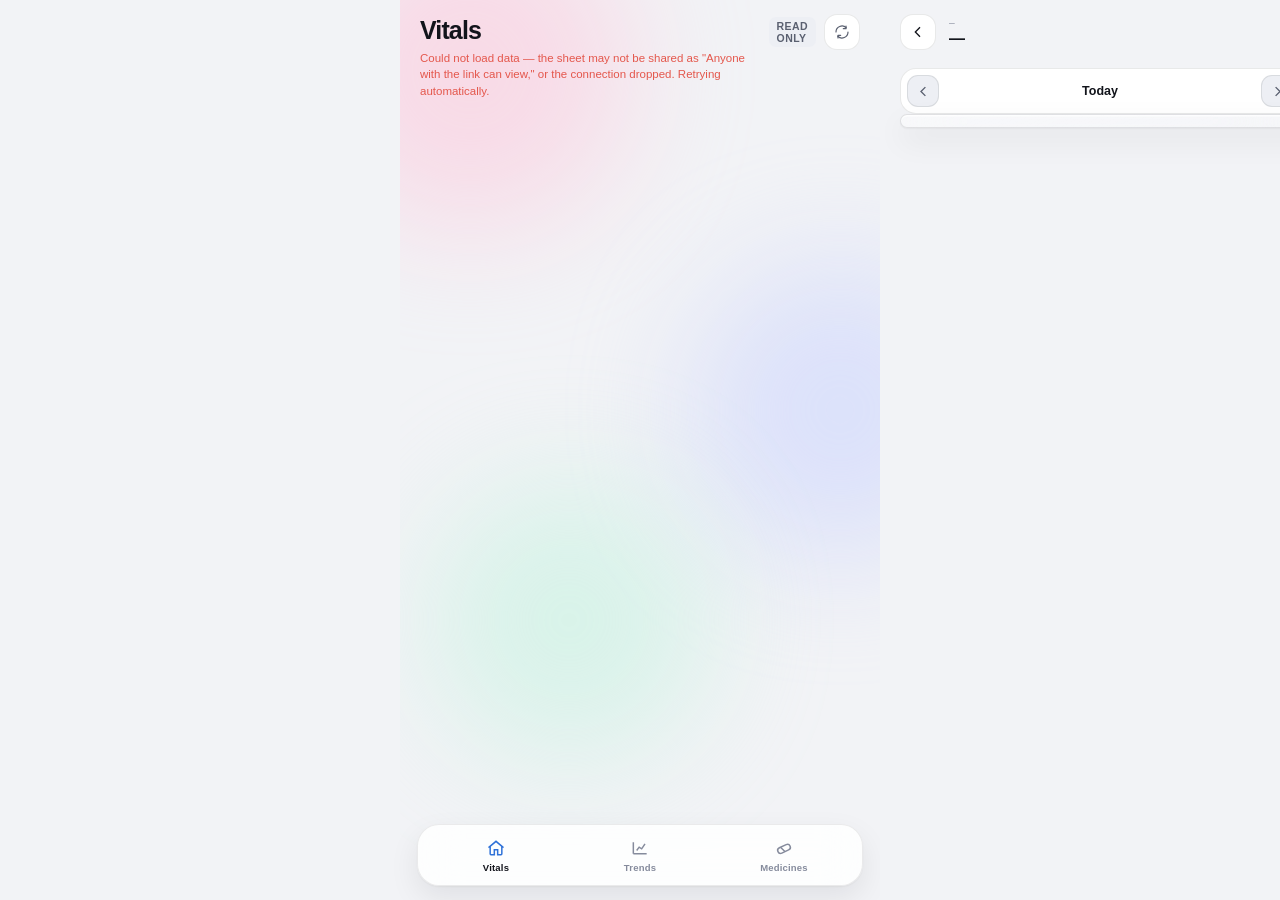
==== commit 0466185e: "Make the ambient glow visibly move through the glass tiles The bloom drift/hue-rotate was tuned too " ====
--- a/dashboard.html
+++ b/dashboard.html
@@ -13,7 +13,7 @@
 <!-- Same stylesheet the app itself uses — every class below (.card, .tabbar,
      .detail, .dose-row, …) is already styled there, so this page renders
      pixel-for-pixel like the app's own screens, light/dark theme included. -->
-<link rel="stylesheet" href="styles.css?v=13">
+<link rel="stylesheet" href="styles.css?v=14">
 <style>
   /* The one thing this page needs that the app doesn't. */
   .readonly-badge{
--- a/styles.css
+++ b/styles.css
@@ -171,12 +171,17 @@
    wash rather than a fixed-color splash. transform and filter are separate
    properties so the two animations run concurrently without conflict. */
 .bloom{position:absolute;border-radius:50%;filter:blur(60px) hue-rotate(0deg);will-change:transform,filter;}
-.bloom-a{width:300px;height:300px;top:-90px;left:-90px;background:#FFC2D8;opacity:.34;animation:bloomA 26s ease-in-out infinite alternate,hueDriftA 34s linear infinite;}
-.bloom-b{width:280px;height:280px;top:260px;right:-110px;background:#C6D0FF;opacity:.30;animation:bloomB 31s ease-in-out infinite alternate,hueDriftB 41s linear infinite;}
-.bloom-c{width:250px;height:250px;bottom:140px;left:6%;background:#BFF3DD;opacity:.26;animation:bloomC 36s ease-in-out infinite alternate,hueDriftC 47s linear infinite;}
-@keyframes bloomA{0%{transform:translate(0,0) scale(1);}100%{transform:translate(20px,16px) scale(1.12);}}
-@keyframes bloomB{0%{transform:translate(0,0) scale(1);}100%{transform:translate(-16px,-14px) scale(0.92);}}
-@keyframes bloomC{0%{transform:translate(0,0) scale(1);}100%{transform:translate(14px,-18px) scale(1.08);}}
+/* Big, fast enough to actually read as motion through a 28px backdrop-blur
+   glass tile -- the original 14-20px drift over 26-36s was smoothed away to
+   nothing by the blur. Large amplitude (70-110px) + a shorter loop is what
+   survives being seen through frosted glass, on every screen alike since
+   .bloom-layer sits behind all of them identically. */
+.bloom-a{width:320px;height:320px;top:-90px;left:-90px;background:#FFC2D8;opacity:.38;animation:bloomA 14s ease-in-out infinite alternate,hueDriftA 20s linear infinite;}
+.bloom-b{width:300px;height:300px;top:260px;right:-110px;background:#C6D0FF;opacity:.34;animation:bloomB 17s ease-in-out infinite alternate,hueDriftB 24s linear infinite;}
+.bloom-c{width:280px;height:280px;bottom:140px;left:6%;background:#BFF3DD;opacity:.30;animation:bloomC 19s ease-in-out infinite alternate,hueDriftC 28s linear infinite;}
+@keyframes bloomA{0%{transform:translate(0,0) scale(1);}100%{transform:translate(95px,75px) scale(1.22);}}
+@keyframes bloomB{0%{transform:translate(0,0) scale(1);}100%{transform:translate(-85px,-65px) scale(0.85);}}
+@keyframes bloomC{0%{transform:translate(0,0) scale(1);}100%{transform:translate(75px,-95px) scale(1.2);}}
 @keyframes hueDriftA{0%{filter:blur(60px) hue-rotate(0deg);}100%{filter:blur(60px) hue-rotate(360deg);}}
 @keyframes hueDriftB{0%{filter:blur(60px) hue-rotate(90deg);}100%{filter:blur(60px) hue-rotate(450deg);}}
 @keyframes hueDriftC{0%{filter:blur(60px) hue-rotate(200deg);}100%{filter:blur(60px) hue-rotate(560deg);}}
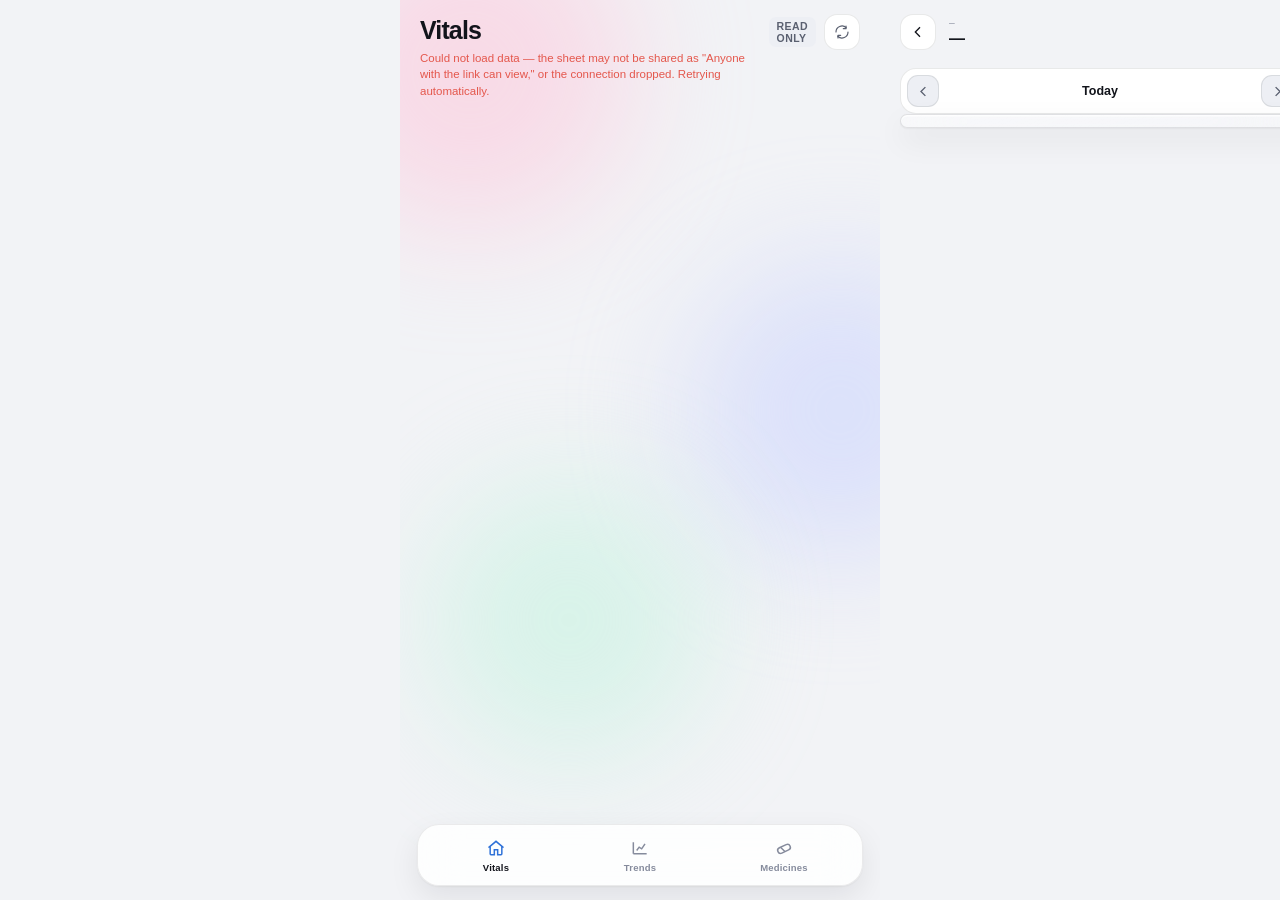
==== commit ba4dc7b8: "Add Google Sign-In profile with full per-account data isolation Whoever's signed in decides whose da" ====
--- a/dashboard.html
+++ b/dashboard.html
@@ -13,7 +13,7 @@
 <!-- Same stylesheet the app itself uses — every class below (.card, .tabbar,
      .detail, .dose-row, …) is already styled there, so this page renders
      pixel-for-pixel like the app's own screens, light/dark theme included. -->
-<link rel="stylesheet" href="styles.css?v=14">
+<link rel="stylesheet" href="styles.css?v=16">
 <style>
   /* The one thing this page needs that the app doesn't. */
   .readonly-badge{
--- a/styles.css
+++ b/styles.css
@@ -197,13 +197,33 @@
   display:flex;flex-direction:column;align-items:center;justify-content:center;
   padding:30px 24px calc(30px + env(safe-area-inset-bottom));
   max-width:480px;margin:0 auto;
-}
+  animation:lockFadeIn .3s ease-out;
+}
+@keyframes lockFadeIn{from{opacity:0;}to{opacity:1;}}
+/* Fingerprint/Face auto-prompt fires a beat after this (see startLockFlow
+   in app.js) -- without a settle-in like this the screen used to snap
+   straight to visible with the OS sensor sheet piling on top almost
+   instantly, which read as that prompt just abruptly appearing out of
+   nowhere rather than "the app is asking you to unlock it." */
+@keyframes lockContentIn{from{opacity:0;transform:translateY(10px) scale(.94);}to{opacity:1;transform:none;}}
+.lock-icon{animation:lockContentIn .4s cubic-bezier(.2,.9,.3,1) backwards;}
+.lock-title{animation:lockContentIn .4s cubic-bezier(.2,.9,.3,1) .05s backwards;}
+.lock-sub{animation:lockContentIn .4s cubic-bezier(.2,.9,.3,1) .1s backwards;}
 .lock::before{
   content:"";position:absolute;top:12%;left:50%;transform:translateX(-50%);
   width:min(78vw,300px);height:min(78vw,300px);border-radius:50%;pointer-events:none;
   background:radial-gradient(circle,color-mix(in srgb,var(--blue) 17%,transparent) 0%,transparent 70%);
 }
 .lock.hidden{display:none;}
+/* Sits on top of .lock (higher z-index) until an account is active — see
+   the comment on #auth-gate in index.html. */
+.auth-gate{z-index:210;}
+.google-signin-btn-wrap{margin-top:26px;min-height:44px;}
+.auth-gate-note{
+  font-size:11.5px;color:var(--text-dim-2);text-align:center;line-height:1.55;
+  margin:24px 0 0;max-width:280px;position:relative;
+}
+.auth-gate-error{font-size:12.5px;color:var(--danger);text-align:center;margin:10px 0 0;min-height:16px;position:relative;}
 .lock-icon{
   width:60px;height:60px;border-radius:20px;position:relative;
   background:linear-gradient(150deg,var(--surface-2),var(--surface));
@@ -258,6 +278,16 @@
   transition:transform .08s ease;
 }
 .theme-toggle:active{transform:scale(.93);}
+.profile-btn{padding:0;overflow:hidden;}
+.profile-btn-photo{width:100%;height:100%;object-fit:cover;border-radius:inherit;}
+.profile-photo-row{display:flex;justify-content:center;margin:6px 0 22px;}
+.profile-photo-lg{
+  width:84px;height:84px;border-radius:50%;overflow:hidden;flex-shrink:0;
+  background:linear-gradient(150deg,var(--surface-2),var(--surface));
+  border:1px solid var(--hairline-2);color:var(--text-dim);
+  display:flex;align-items:center;justify-content:center;
+}
+.profile-photo-lg img{width:100%;height:100%;object-fit:cover;}
 
 main{flex:1;min-height:0;overflow-y:auto;padding:0 20px calc(104px + env(safe-area-inset-bottom));}
 
@@ -301,7 +331,6 @@
 }
 .card[data-size="full"],.card[data-size="full-tall"]{grid-column:1 / -1;}
 .card[data-size="tall"],.card[data-size="full-tall"]{grid-row:span 2;}
-@keyframes sheenSweep{0%,72%{background-position:-160% -160%;}92%,100%{background-position:60% 60%;}}
 /* Tiles settle in on the very first Home render only (see homeGridAnimated
    in app.js) — a one-time flourish, not replayed on every data refresh. */
 @keyframes tileIn{from{opacity:0;transform:translateY(10px) scale(.95);}to{opacity:1;transform:none;}}
@@ -429,13 +458,6 @@
   border:1px solid var(--tile-glass-edge);margin-bottom:11px;
   box-shadow:var(--shadow), inset 0 1.5px 0 var(--tile-glass-sheen);
 }
-.trend-card::after{
-  content:'';position:absolute;inset:0;z-index:0;pointer-events:none;overflow:hidden;border-radius:inherit;
-  background:linear-gradient(75deg,transparent 40%,var(--tile-glass-sheen) 48%,rgba(255,255,255,.22) 50%,var(--tile-glass-sheen) 52%,transparent 60%);
-  background-size:260% 260%;background-position:-160% -160%;
-  animation:sheenSweep 11s cubic-bezier(.3,.1,.2,1) infinite;
-}
-@media (prefers-reduced-motion: reduce){ .trend-card::after{animation:none;} }
 .trend-card > *{position:relative;z-index:1;}
 .trend-card[data-open-chart]{cursor:pointer;transition:transform .1s ease;}
 .trend-card[data-open-chart]:active{transform:scale(.985);}
@@ -768,6 +790,11 @@
   background:transparent;border:1px solid color-mix(in srgb,var(--danger) 45%,transparent);
   color:var(--danger);font-family:var(--font-display);font-size:15px;font-weight:700;
 }
+.secondary-btn{
+  padding:16px 20px;border-radius:17px;cursor:pointer;
+  background:var(--surface);border:1px solid var(--hairline);
+  color:var(--text);font-family:var(--font-display);font-size:15px;font-weight:700;
+}
 
 .drive-link-form{display:flex;flex-direction:column;gap:9px;padding:4px 0 14px;}
 .drive-link-form .settings-sub{margin-top:4px;}
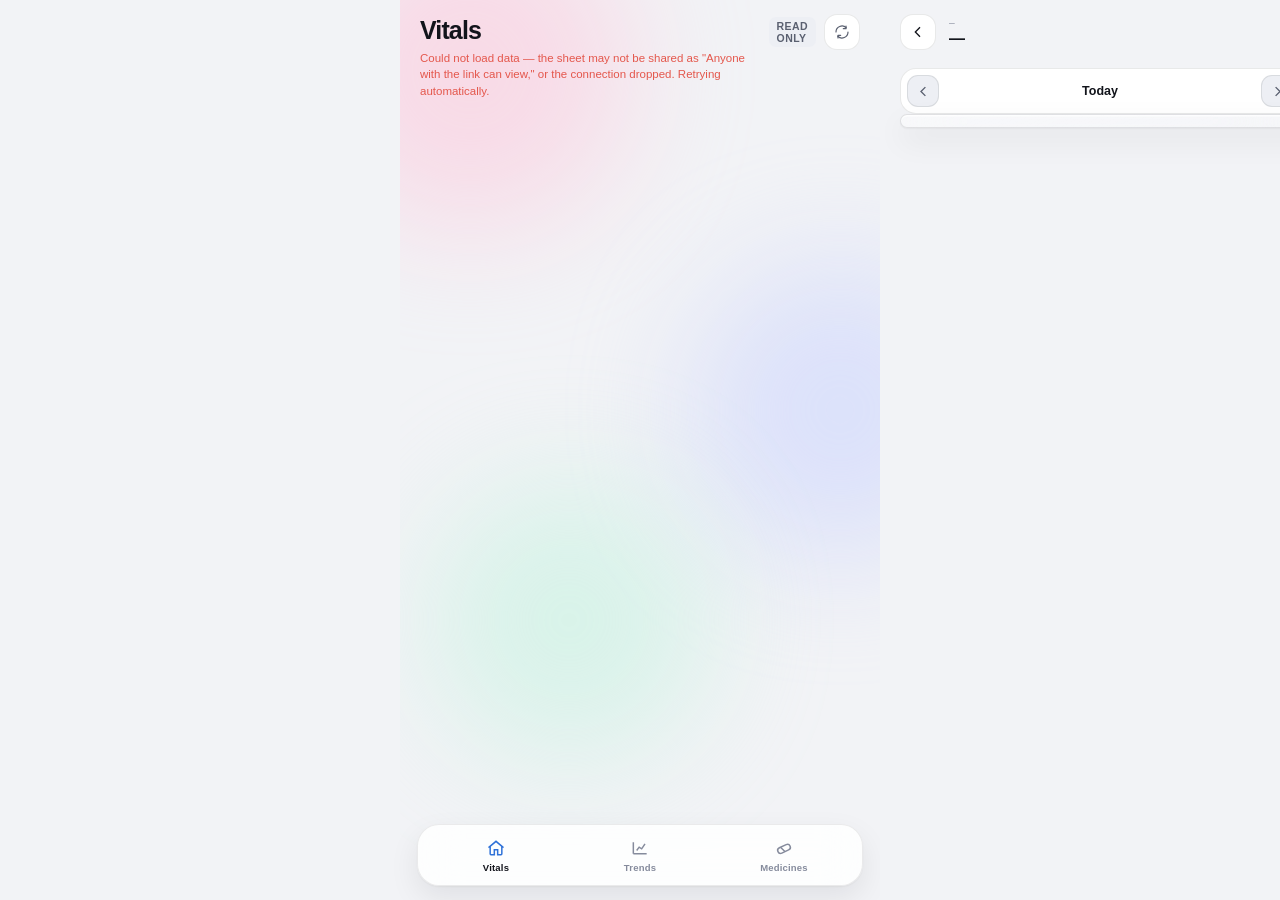
==== commit 97934f75: "Add a custom "Add to Home Screen" prompt for iOS/iPadOS Chrome/Android shows a native install prompt" ====
--- a/dashboard.html
+++ b/dashboard.html
@@ -13,7 +13,7 @@
 <!-- Same stylesheet the app itself uses — every class below (.card, .tabbar,
      .detail, .dose-row, …) is already styled there, so this page renders
      pixel-for-pixel like the app's own screens, light/dark theme included. -->
-<link rel="stylesheet" href="styles.css?v=16">
+<link rel="stylesheet" href="styles.css?v=17">
 <style>
   /* The one thing this page needs that the app doesn't. */
   .readonly-badge{
--- a/styles.css
+++ b/styles.css
@@ -811,6 +811,30 @@
 .offline-banner svg{flex-shrink:0;color:var(--yellow);}
 .offline-banner.show{display:flex;}
 
+/* iOS has no native "install this app" prompt (unlike Chrome/Android), so
+   this stands in for it: a dismissible strip pointing at the Share sheet,
+   shown only on iOS/iPadOS browsers that aren't already running installed. */
+.ios-install-banner{
+  position:fixed;left:50%;bottom:calc(14px + env(safe-area-inset-bottom));
+  transform:translateX(-50%) translateY(140%);
+  width:min(calc(100% - 34px),446px);z-index:300;
+  display:flex;align-items:center;gap:10px;
+  padding:12px 14px;border-radius:18px;
+  background:var(--glass);-webkit-backdrop-filter:blur(20px);backdrop-filter:blur(20px);
+  border:1px solid var(--glass-edge);box-shadow:var(--shadow);
+  color:var(--text);font-family:var(--font-body);font-size:12.5px;line-height:1.4;
+  transition:transform .3s cubic-bezier(.2,.9,.3,1);
+}
+.ios-install-banner.show{transform:translateX(-50%) translateY(0);}
+.ios-install-banner svg{flex-shrink:0;color:var(--blue);}
+.ios-install-banner span{flex:1;}
+.ios-install-banner strong{font-weight:700;}
+.ios-install-dismiss{
+  flex-shrink:0;width:24px;height:24px;border-radius:50%;border:none;
+  background:var(--surface-2);color:var(--text-dim-2);
+  font-size:12px;line-height:1;cursor:pointer;
+}
+
 /* =========================================================================
    CONFIRM DIALOG
    ========================================================================= */
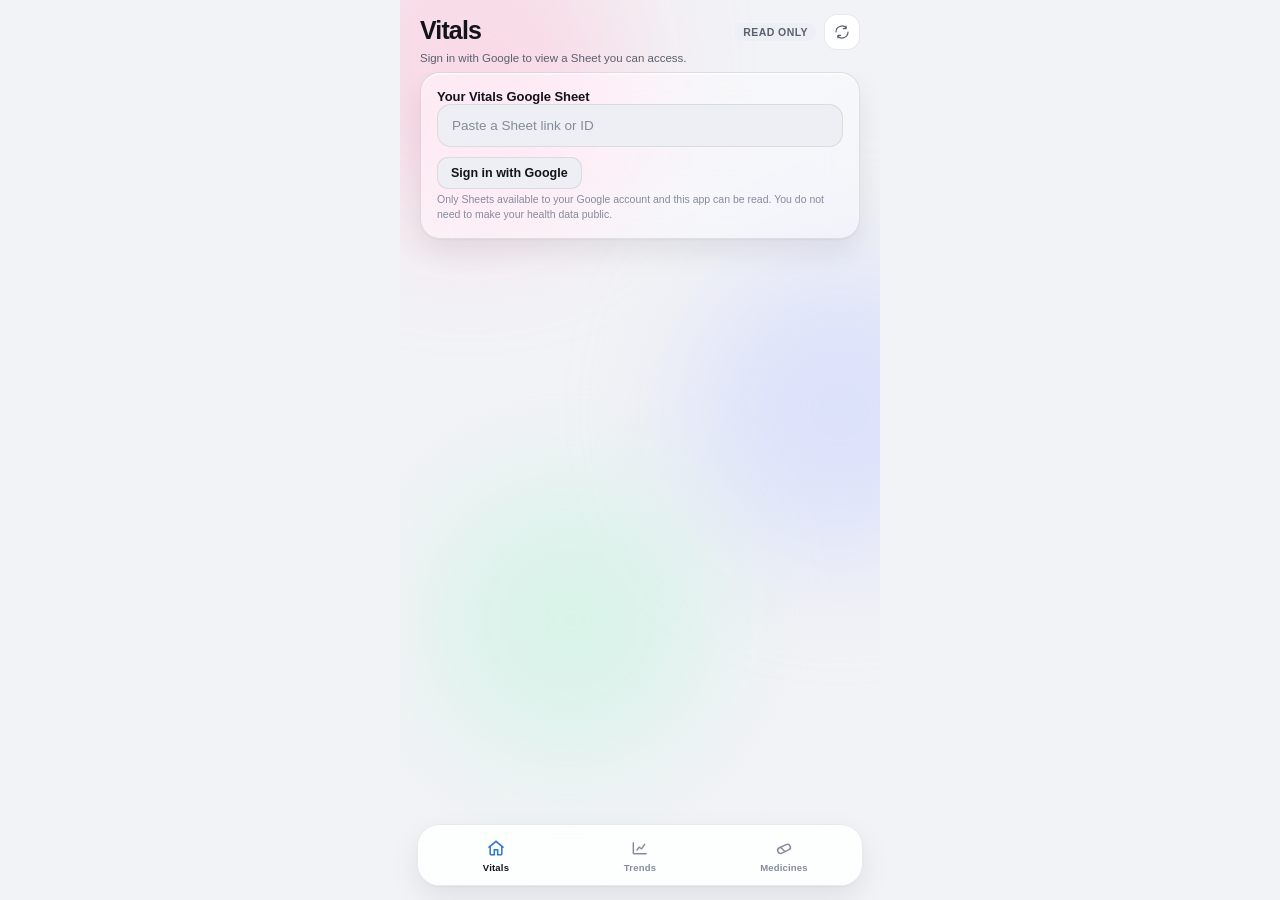
==== commit 6ab1bac9: "Fix audited issues and add date-based medicine history" ====
--- a/dashboard.html
+++ b/dashboard.html
@@ -6,14 +6,14 @@
 <title>Vitals — Dashboard</title>
 <meta name="description" content="A read-only view of Vitals health data. Nothing on this page can be edited.">
 <meta name="robots" content="noindex, nofollow">
-<meta http-equiv="Content-Security-Policy" content="default-src 'self'; script-src 'self'; style-src 'self' 'unsafe-inline' https://fonts.googleapis.com; font-src https://fonts.gstatic.com; img-src 'self' data:; connect-src 'self' https://docs.google.com; base-uri 'self'; form-action 'self'; object-src 'none';">
+<meta http-equiv="Content-Security-Policy" content="default-src 'self'; script-src 'self' https://accounts.google.com; style-src 'self' 'unsafe-inline' https://fonts.googleapis.com; font-src https://fonts.gstatic.com; img-src 'self' data:; connect-src 'self' https://sheets.googleapis.com https://www.googleapis.com https://accounts.google.com; frame-src https://accounts.google.com; base-uri 'self'; form-action 'self'; object-src 'none';">
 <link rel="preconnect" href="https://fonts.googleapis.com">
 <link rel="preconnect" href="https://fonts.gstatic.com" crossorigin>
 <link href="https://fonts.googleapis.com/css2?family=Manrope:wght@400;500;600;700;800&family=IBM+Plex+Mono:wght@400;500;600&display=swap" rel="stylesheet">
 <!-- Same stylesheet the app itself uses — every class below (.card, .tabbar,
      .detail, .dose-row, …) is already styled there, so this page renders
      pixel-for-pixel like the app's own screens, light/dark theme included. -->
-<link rel="stylesheet" href="styles.css?v=17">
+<link rel="stylesheet" href="styles.css?v=20">
 <style>
   /* The one thing this page needs that the app doesn't. */
   .readonly-badge{
@@ -54,6 +54,12 @@
   </div>
 
   <main>
+    <div class="trend-card" style="padding:16px;">
+      <label class="settings-label" for="dashboard-sheet">Your Vitals Google Sheet</label>
+      <input class="note-input" id="dashboard-sheet" placeholder="Paste a Sheet link or ID" autocomplete="off">
+      <button class="mini-btn" id="dashboard-connect" type="button" style="margin-top:10px;">Sign in with Google</button>
+      <p class="settings-sub">Only Sheets available to your Google account and this app can be read. You do not need to make your health data public.</p>
+    </div>
     <!-- ============ HOME PANEL — tap any card to see its full detail ============ -->
     <section class="panel active" id="panel-home">
       <div class="grid" id="home-grid"><!-- cards rendered by dashboard.js --></div>
@@ -169,6 +175,7 @@
 
 </div>
 
-<script src="dashboard.js?v=6"></script>
+<script src="https://accounts.google.com/gsi/client" async defer></script>
+<script src="dashboard.js?v=2"></script>
 </body>
 </html>
--- a/styles.css
+++ b/styles.css
@@ -626,7 +626,6 @@
 .collapsible-toggle .chevron{transition:transform .2s ease;flex-shrink:0;color:var(--text-dim-2);}
 .collapsible-toggle .chevron.rotated{transform:rotate(90deg);}
 #tab-colors-list.collapsed{display:none;}
-#drive-backup-panel.collapsed{display:none;}
 #custom-metrics-list.collapsed{display:none;}
 .collapsible-toggle-inline{
   display:flex;align-items:center;gap:7px;background:transparent;border:none;padding:0;
@@ -875,9 +874,10 @@
   max-width:480px;margin:0 auto;
   transform:translateX(100%);transition:transform .28s cubic-bezier(.2,.9,.3,1);
   overflow-y:auto;
+  visibility:hidden;
   padding:calc(14px + env(safe-area-inset-top)) 20px calc(30px + env(safe-area-inset-bottom));
 }
-.detail.show{transform:translateX(0);}
+.detail.show{transform:translateX(0);visibility:visible;}
 .detail-header{display:flex;align-items:center;gap:13px;}
 .detail-back{
   width:36px;height:36px;border-radius:13px;flex-shrink:0;cursor:pointer;
@@ -979,3 +979,23 @@
 
 ::selection{background:color-mix(in srgb,var(--blue) 40%,transparent);color:var(--text);}
 a{color:var(--blue);}
+
+/* Drive connection status is available on every tab. */
+.drive-status-button[data-status="connected"]{color:#15803d;background:rgba(22,163,74,.12);}
+.drive-status-button[data-status="connecting"]{color:#c2410c;background:rgba(249,115,22,.12);}
+.drive-status-button[data-status="disconnected"]{color:#dc2626;background:rgba(239,68,68,.12);}
+.drive-dialog{box-sizing:border-box;width:min(440px,calc(100% - 32px));max-height:80dvh;overflow-y:auto;padding:20px;border:1px solid var(--border);border-radius:20px;background:var(--bg);color:var(--text);}
+.drive-dialog::backdrop{background:rgba(0,0,0,.45);}
+.drive-dialog-heading{display:flex;align-items:center;justify-content:space-between;gap:12px;margin-bottom:12px;}
+.drive-dialog-heading h2{margin:0;font-size:18px;}
+.drive-dialog .settings-row{gap:12px;}
+
+.medicine-day-history{padding:16px;}
+.medicine-day-history input{margin-top:8px;}
+.medicine-history-heading{display:flex;align-items:center;gap:8px;font-size:14px;margin:20px 0 4px;}
+.medicine-history-heading span:last-child{color:var(--text-dim-2);font-weight:400;}
+.medicine-history-row{display:flex;align-items:center;gap:10px;padding:12px 0;border-bottom:1px solid var(--hairline-2);}
+.medicine-history-row:last-child{border-bottom:0;}
+.medicine-status-square{display:inline-block;width:13px;height:13px;border-radius:2px;flex-shrink:0;}
+.medicine-status-square.taken{background:#16a34a;}
+.medicine-status-square.skipped{background:#dc2626;}
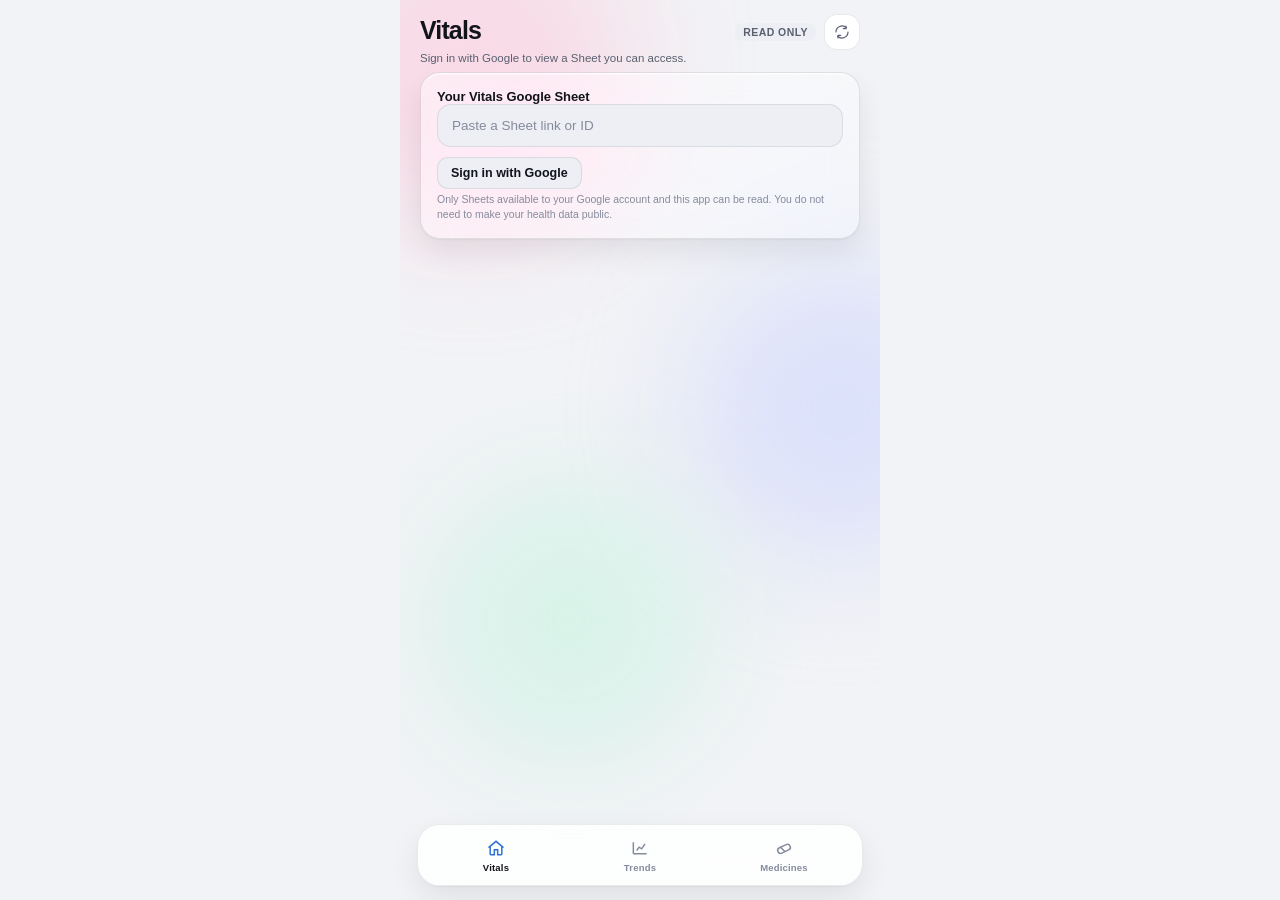
==== commit fd55dda9: "Improve Settings readability with larger type and controls" ====
--- a/dashboard.html
+++ b/dashboard.html
@@ -13,7 +13,7 @@
 <!-- Same stylesheet the app itself uses — every class below (.card, .tabbar,
      .detail, .dose-row, …) is already styled there, so this page renders
      pixel-for-pixel like the app's own screens, light/dark theme included. -->
-<link rel="stylesheet" href="styles.css?v=20">
+<link rel="stylesheet" href="styles.css?v=21">
 <style>
   /* The one thing this page needs that the app doesn't. */
   .readonly-badge{
--- a/styles.css
+++ b/styles.css
@@ -610,6 +610,36 @@
   font-weight:650;cursor:pointer;text-decoration:none;white-space:nowrap;
 }
 .mini-btn:active{background:var(--surface);}
+
+/* Larger type and touch targets in Settings only. Other screens retain
+   their existing layout. Wrapping keeps long labels usable on phones. */
+#panel-settings .settings-row{gap:14px;padding:18px 2px;flex-wrap:wrap;}
+#panel-settings .settings-info{flex:1 1 180px;overflow-wrap:anywhere;}
+#panel-settings .settings-label{font-size:18px;line-height:1.4;font-weight:700;}
+#panel-settings .settings-sub,
+#panel-settings .hint-block,
+#panel-settings .empty-hint{font-size:16px;line-height:1.6;color:var(--text);}
+#panel-settings .settings-sub{margin-top:7px;}
+#panel-settings .section-title,
+#panel-settings .collapsible-toggle,
+#panel-settings .collapsible-toggle-inline{font-family:var(--font-body);font-size:16px;line-height:1.5;font-weight:700;letter-spacing:.02em;color:var(--text);}
+#panel-settings .mini-btn,
+#panel-settings .select-input,
+#panel-settings .save-btn,
+#panel-settings .note-input{font-size:17px;line-height:1.4;min-height:44px;padding:10px 14px;box-sizing:border-box;max-width:100%;}
+#panel-settings .mini-btn{display:inline-flex;align-items:center;justify-content:center;}
+#panel-settings .select-input{flex-shrink:0;}
+#panel-settings .link{font-size:16px;min-height:44px;display:inline-flex;align-items:center;}
+#panel-settings .collapsible-toggle,
+#panel-settings .collapsible-toggle-inline{min-height:44px;text-align:left;}
+#panel-settings .tabcolor-row .settings-label{font-size:18px;}
+#panel-settings .tabcolor-row{padding:18px 2px;gap:14px;}
+#panel-settings .swatch{width:44px;height:44px;}
+#panel-settings :is(button,a,select,input,[role="button"]):focus-visible{outline:3px solid var(--text);outline-offset:3px;}
+@media (max-width:380px){
+  #panel-settings .settings-info{flex-basis:100%;}
+  #panel-settings .section-title{flex-wrap:wrap;gap:8px;}
+}
 .sync-spinner{
   display:inline-block;width:11px;height:11px;margin-left:7px;border-radius:50%;
   border:1.6px solid var(--hairline-2);border-top-color:var(--blue);
